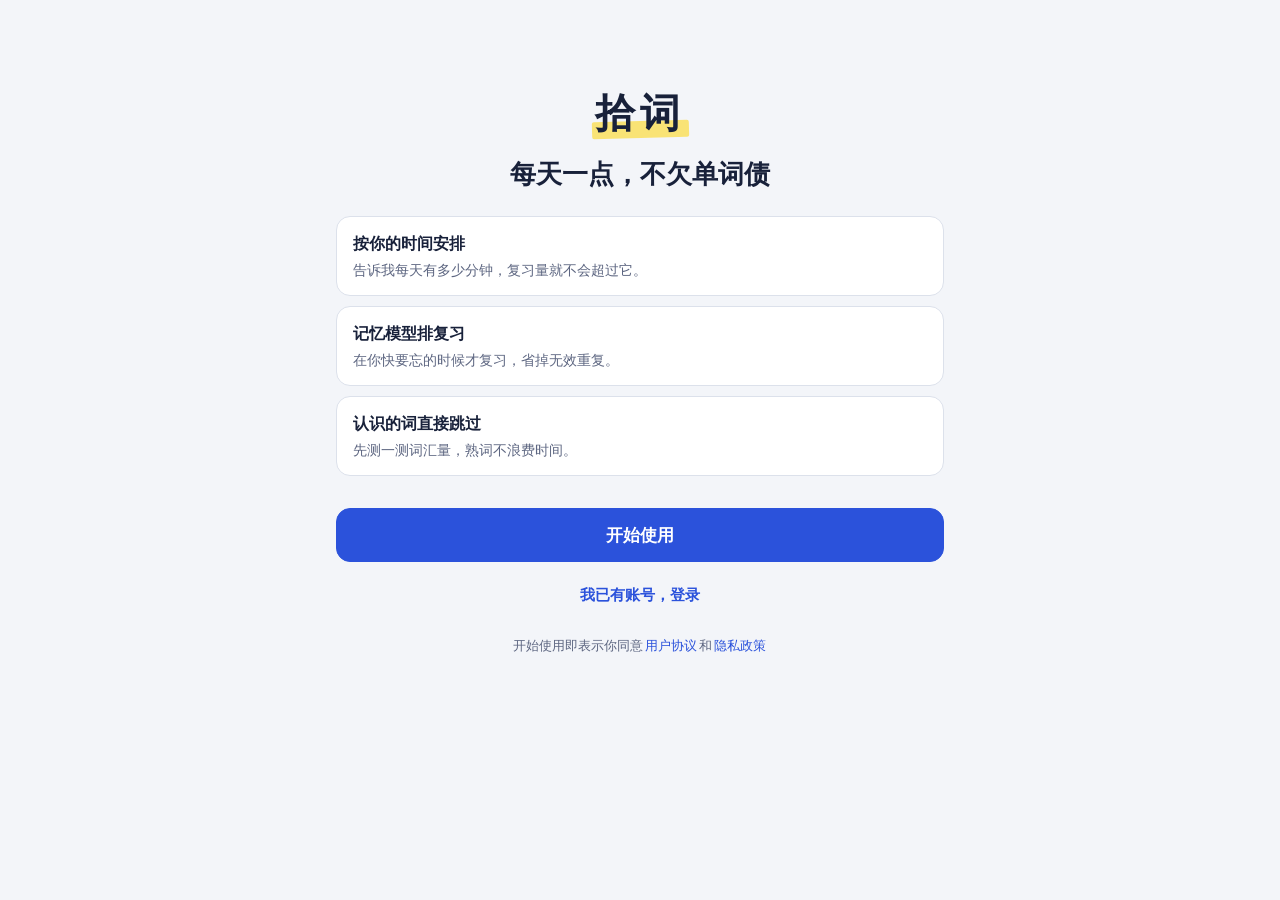
==== web/index.html @ 700606ee "2.0 开发中：重写网页版与 App 外壳 Co-Authored-By: Claude Opus 5.5 <noreply@anthropic.com> Claude-Session: https:" ====
<!doctype html>
<html lang="zh-CN">
<head>
<meta charset="utf-8">
<meta name="viewport" content="width=device-width, initial-scale=1, viewport-fit=cover">
<meta name="shici-app" content="2.0.0">
<title>拾词 · 科学背单词</title>
<meta name="description" content="拾词：按你的时间安排复习，不欠单词债。中考、高考、四六级、考研、雅思、托福词书，记忆法、点读文章、多端同步。">
<meta name="theme-color" content="#F3F5F9" media="(prefers-color-scheme: light)">
<meta name="theme-color" content="#0F131D" media="(prefers-color-scheme: dark)">
<link rel="manifest" href="manifest.webmanifest">
<link rel="icon" href="icons/icon-192.png">
<link rel="apple-touch-icon" href="icons/icon-192.png">
<link rel="stylesheet" href="css/app.css">
<script>
  // 主题在样式加载前确定，避免闪烁
  try { var t = (JSON.parse(localStorage.getItem('shici.v3') || '{}').settings || {}).theme; if (t === 'light' || t === 'dark') document.documentElement.dataset.theme = t; } catch (e) {}
</script>
</head>
<body>
  <main id="view" class="view"></main>
  <nav id="bnav" class="bnav" aria-label="主导航"></nav>
  <div id="backdrop" class="backdrop" hidden></div>
  <section id="sheet" class="sheet" role="dialog" aria-modal="true" hidden></section>
  <div id="toast" class="toast" role="status" aria-live="polite"></div>
  <noscript><p style="padding:24px">拾词需要开启 JavaScript 才能使用。</p></noscript>
  <script type="module" src="js/main.js"></script>
</body>
</html>
---- web/css/app.css ----
/* 拾词 2.0 */
:root {
  --paper: #F3F5F9; --surface: #FFFFFF; --sunk: #E9EDF4; --ink: #18213A; --muted: #5D6681; --line: #DCE1EB;
  --accent: #2B52DB; --accent-ink: #FFFFFF; --accent-soft: #E3E9FC; --mark: rgba(255, 214, 10, .55); --mark-soft: rgba(255, 214, 10, .22);
  --again: #C9372E; --hard: #B57405; --good: #17834C; --easy: #2B52DB; --warn-bg: #FFF4E0; --warn-ink: #7A4A00;
  --font-head: "Iowan Old Style", "Palatino Linotype", Palatino, Georgia, "Songti SC", "Noto Serif SC", "Source Han Serif SC", serif;
  --font-ui: -apple-system, BlinkMacSystemFont, "PingFang SC", "Hiragino Sans GB", "Microsoft YaHei", "Noto Sans SC", "Source Han Sans SC", Roboto, system-ui, sans-serif;
  --font-mono: ui-monospace, "SF Mono", Menlo, Consolas, "Roboto Mono", monospace;
  --font-ipa: "Charis SIL", "Doulos SIL", "Lucida Sans Unicode", "Arial Unicode MS", "Segoe UI", Roboto, sans-serif;
  --r: 14px; --r-sm: 10px; --shadow: 0 1px 2px rgba(24, 33, 58, .06), 0 4px 16px rgba(24, 33, 58, .05);
  --nav-h: 60px; --safe-b: env(safe-area-inset-bottom, 0px); --safe-t: env(safe-area-inset-top, 0px);
  color-scheme: light;
}
@media (prefers-color-scheme: dark) {
  :root:not([data-theme="light"]) {
    --paper: #0F131D; --surface: #171D2B; --sunk: #1F2738; --ink: #E5E8F1; --muted: #97A0B8; --line: #2A3247;
    --accent: #7E9CFF; --accent-ink: #0D1322; --accent-soft: #222E52; --mark: rgba(230, 190, 20, .32); --mark-soft: rgba(230, 190, 20, .14);
    --again: #FF6E63; --hard: #EDAA3B; --good: #41C783; --easy: #7E9CFF; --warn-bg: #3A2A0E; --warn-ink: #F3C77A;
    --shadow: none; color-scheme: dark;
  }
}
:root[data-theme="dark"] {
  --paper: #0F131D; --surface: #171D2B; --sunk: #1F2738; --ink: #E5E8F1; --muted: #97A0B8; --line: #2A3247;
  --accent: #7E9CFF; --accent-ink: #0D1322; --accent-soft: #222E52; --mark: rgba(230, 190, 20, .32); --mark-soft: rgba(230, 190, 20, .14);
  --again: #FF6E63; --hard: #EDAA3B; --good: #41C783; --easy: #7E9CFF; --warn-bg: #3A2A0E; --warn-ink: #F3C77A;
  --shadow: none; color-scheme: dark;
}

* { box-sizing: border-box; -webkit-tap-highlight-color: transparent; }
html { -webkit-text-size-adjust: 100%; text-size-adjust: 100%; }
body { margin: 0; background: var(--paper); color: var(--ink); font: 16px/1.6 var(--font-ui); min-height: 100vh; min-height: 100dvh; overscroll-behavior-y: none; }
button, input, textarea, select { font: inherit; color: inherit; }
button { cursor: pointer; }
svg { width: 22px; height: 22px; flex: none; }
[hidden] { display: none !important; }
:focus-visible { outline: 2px solid var(--accent); outline-offset: 2px; }
h1, h2, h3 { line-height: 1.3; margin: 0; }
p { margin: .5em 0; }
kbd { display: none; font: 11px var(--font-mono); opacity: .55; margin-left: 4px; border: 1px solid currentColor; border-radius: 4px; padding: 0 4px; }
@media (hover: hover) and (pointer: fine) { kbd { display: inline-block; } }

.view { max-width: 640px; margin: 0 auto; padding: calc(16px + var(--safe-t)) 16px calc(var(--nav-h) + var(--safe-b) + 24px); }
body.focus .view { padding-bottom: 24px; }
.muted { color: var(--muted); }
.small { font-size: 13px; line-height: 1.5; }
.center { text-align: center; }
.mono { font-family: var(--font-mono); }
.row { display: flex; gap: 8px; flex-wrap: wrap; align-items: center; margin-top: 12px; }
.row.between { justify-content: space-between; flex-wrap: nowrap; margin-top: 0; gap: 12px; }
.two, .three { display: grid; gap: 8px; grid-template-columns: 1fr 1fr; }
.three { grid-template-columns: 1fr 1fr 1fr; }
.ptitle { font: 600 24px/1.3 var(--font-head); letter-spacing: .01em; margin: 4px 0 8px; }
.sec { font-size: 14px; color: var(--muted); font-weight: 600; margin: 24px 4px 8px; }
.empty { text-align: center; color: var(--muted); padding: 48px 16px; }
.logo { font: 700 20px var(--font-head); letter-spacing: .12em; display: inline-block; position: relative; z-index: 0; }
.logo::after { content: ""; position: absolute; left: -4%; right: -4%; bottom: .08em; height: .42em; background: var(--mark); z-index: -1; border-radius: 2px; transform: rotate(-1.5deg); }
.logo.big { font-size: 40px; }
.boot { min-height: 70vh; display: flex; flex-direction: column; align-items: center; justify-content: center; gap: 8px; text-align: center; }

/* 卡片、按钮 */
.card { background: var(--surface); border: 1px solid var(--line); border-radius: var(--r); padding: 16px; margin: 12px 0; box-shadow: var(--shadow); }
.card > b:first-child { display: block; margin-bottom: 4px; }
.btn { display: inline-flex; align-items: center; justify-content: center; gap: 6px; min-height: 44px; padding: 8px 16px; border-radius: var(--r-sm);
  border: 1px solid var(--line); background: var(--surface); font-weight: 600; font-size: 15px; text-align: center; line-height: 1.3; transition: transform .08s, background .15s; user-select: none; }
.btn:active { transform: scale(.98); }
.btn:disabled { opacity: .5; pointer-events: none; }
.btn.primary { background: var(--accent); color: var(--accent-ink); border-color: var(--accent); }
.btn.ghost { background: transparent; border-color: transparent; color: var(--accent); }
.btn.danger { color: var(--again); border-color: color-mix(in srgb, var(--again) 40%, var(--line)); }
.btn.big { min-height: 54px; font-size: 17px; width: 100%; border-radius: var(--r); }
.btn.sm { min-height: 36px; padding: 4px 12px; font-size: 14px; }
.btn svg { width: 18px; height: 18px; }
.onb .btn, .today .btn.big, .card > .btn:not(.sm) { width: 100%; }
.card > .btn:not(.sm):not(:last-child) { margin-bottom: 8px; }
.iconbtn { width: 44px; height: 44px; display: inline-grid; place-items: center; border: 0; background: transparent; border-radius: 50%; color: var(--ink); flex: none; }
.iconbtn:active { background: var(--sunk); }
.iconbtn:disabled { opacity: .3; }
.linkbtn { border: 0; background: none; color: var(--accent); padding: 0 2px; font-size: inherit; font-weight: 500; }
.linkbtn.muted { color: var(--muted); }
.chip { display: inline-flex; align-items: center; height: 22px; padding: 0 8px; border-radius: 11px; font-size: 12px; background: var(--sunk); color: var(--muted); white-space: nowrap; font-weight: 500; }
.chip.new, .st-new.chip { background: var(--accent-soft); color: var(--accent); }
.chip.learn, .st-learn.chip { background: var(--warn-bg); color: var(--warn-ink); }
.chip.leech, .st-leech.chip { background: color-mix(in srgb, var(--again) 14%, var(--surface)); color: var(--again); }
.st-done.chip { background: color-mix(in srgb, var(--good) 15%, var(--surface)); color: var(--good); }
.st-rev.chip { background: var(--accent-soft); color: var(--accent); }
.st-known.chip { background: var(--sunk); color: var(--muted); }
.notice { display: block; width: 100%; text-align: left; background: var(--accent-soft); color: var(--ink); border: 0; border-radius: var(--r-sm); padding: 12px 14px; font-size: 14px; line-height: 1.55; margin: 12px 0; }
.notice.warn { background: var(--warn-bg); color: var(--warn-ink); }
.notice.link { font-weight: 600; color: var(--accent); }
.notice .linkbtn { margin-left: 8px; }
.tip { background: var(--warn-bg); color: var(--warn-ink); border-radius: var(--r-sm); padding: 10px 12px; font-size: 14px; margin: 12px 0; }
.msg { min-height: 1.5em; color: var(--again); font-size: 14px; margin-top: 8px; }

/* 进度条 */
.pbar { display: flex; height: 8px; border-radius: 4px; background: var(--sunk); overflow: hidden; margin: 10px 0 6px; }
.pbar.sm { height: 5px; margin: 6px 0 0; }
.pbar i { display: block; height: 100%; }
.pbar i.l { background: var(--accent); }
.pbar i.k { background: color-mix(in srgb, var(--accent) 35%, var(--sunk)); }
.legend { display: flex; gap: 16px; font-size: 12px; color: var(--muted); margin-top: 8px; }
.legend i { display: inline-block; width: 10px; height: 10px; border-radius: 2px; margin-right: 4px; vertical-align: -1px; }
.legend i.l { background: var(--accent); } .legend i.k { background: color-mix(in srgb, var(--accent) 35%, var(--sunk)); }

/* 底部导航 */
.bnav { position: fixed; left: 0; right: 0; bottom: 0; z-index: 20; display: flex; justify-content: center; background: color-mix(in srgb, var(--surface) 92%, transparent);
  backdrop-filter: saturate(1.4) blur(12px); -webkit-backdrop-filter: saturate(1.4) blur(12px); border-top: 1px solid var(--line); padding-bottom: var(--safe-b); }
.bnav button { flex: 1; max-width: 200px; height: var(--nav-h); border: 0; background: none; display: flex; flex-direction: column; align-items: center; justify-content: center; gap: 2px; color: var(--muted); font-size: 12px; font-weight: 500; }
.bnav button[aria-current] { color: var(--accent); }
.bnav button[aria-current] svg { stroke-width: 2.2; }
body.focus .bnav { display: none; }

/* 首页 */
.hello { display: flex; justify-content: space-between; align-items: flex-end; margin-top: 4px; }
.streak { text-align: center; line-height: 1.1; padding: 6px 12px; border-radius: var(--r-sm); background: var(--surface); border: 1px solid var(--line); }
.streak b { display: block; font: 700 22px var(--font-head); }
.streak span { font-size: 11px; color: var(--muted); }
.today { padding: 20px 16px; }
.nums { display: flex; justify-content: space-around; text-align: center; margin: 4px 0 16px; }
.nums b { display: block; font: 600 32px/1.15 var(--font-head); font-variant-numeric: tabular-nums; }
.nums span { font-size: 13px; color: var(--muted); }
.today .muted.small { margin-top: 10px; }
.donebox { text-align: center; padding: 12px 4px; }
.donebox h2 { font: 600 22px var(--font-head); margin-bottom: 8px; }
.donebox h2::before { content: "✓"; display: block; width: 52px; height: 52px; line-height: 52px; margin: 0 auto 12px; border-radius: 50%; background: color-mix(in srgb, var(--good) 16%, var(--surface)); color: var(--good); font: 700 26px/52px var(--font-ui); }
.donebox .btn { margin-top: 8px; }
.bookcard { cursor: pointer; }
.bname { font-size: 17px; }
.tools { display: grid; grid-template-columns: repeat(4, 1fr); gap: 8px; margin: 12px 0; }
.tools button { display: flex; flex-direction: column; align-items: center; gap: 6px; padding: 14px 4px 10px; border-radius: var(--r); border: 1px solid var(--line); background: var(--surface); font-size: 13px; color: var(--ink); }
.tools svg { color: var(--accent); }

/* 复习预测 */
.fc { position: relative; display: flex; gap: 6px; height: 140px; align-items: stretch; margin-top: 12px; }
.fc.wide { gap: 2px; height: 120px; }
.fcb { flex: 1; display: flex; flex-direction: column; align-items: center; min-width: 0; }
.fcb .n { height: 16px; font-size: 11px; color: var(--muted); font-variant-numeric: tabular-nums; }
.fcb .tr { flex: 1; width: 100%; display: flex; align-items: flex-end; justify-content: center; }
.fcb .tr i { display: block; width: 100%; max-width: 28px; min-height: 2px; background: var(--accent); border-radius: 4px 4px 1px 1px; opacity: .85; }
.fc.wide .fcb .tr i { border-radius: 2px 2px 0 0; }
.fcb.over .tr i { background: var(--hard); }
.fcb .d { height: 18px; font-size: 11px; color: var(--muted); white-space: nowrap; }
.capline { position: absolute; left: 0; right: 0; border-top: 1.5px dashed var(--again); opacity: .6; pointer-events: none; }
.heat { display: grid; grid-template-rows: repeat(7, 1fr); grid-auto-flow: column; grid-auto-columns: 1fr; gap: 3px; margin-top: 12px; }
.heat i { aspect-ratio: 1; border-radius: 3px; background: var(--sunk); }
.heat i.h1 { background: color-mix(in srgb, var(--accent) 25%, var(--sunk)); }
.heat i.h2 { background: color-mix(in srgb, var(--accent) 50%, var(--sunk)); }
.heat i.h3 { background: color-mix(in srgb, var(--accent) 75%, var(--sunk)); }
.heat i.h4 { background: var(--accent); }
.tiles { display: grid; grid-template-columns: 1fr 1fr; gap: 8px; margin: 12px 0; }
.tile { background: var(--surface); border: 1px solid var(--line); border-radius: var(--r); padding: 12px 14px; }
.tile span { font-size: 13px; color: var(--muted); display: block; }
.tile b { font: 600 26px/1.2 var(--font-head); font-variant-numeric: tabular-nums; }
.tile small { font: 13px var(--font-ui); color: var(--muted); }
.bprow { display: grid; grid-template-columns: 1fr 90px 40px; gap: 10px; align-items: center; font-size: 14px; padding: 6px 0; }
.bprow .pbar { margin: 0; }
.bprow .small { text-align: right; }

/* 学习过程 */
body:is([data-view="session"],[data-view="placement"],[data-view="screen"]) .view { display: flex; flex-direction: column; height: 100vh; height: 100dvh; padding-bottom: 0; }
.sbar { display: flex; align-items: center; gap: 8px; margin: -8px -8px 4px; flex: none; }
.sprog { flex: 1; height: 6px; border-radius: 3px; background: var(--sunk); overflow: hidden; }
.sprog i { display: block; height: 100%; width: 0; background: var(--accent); transition: width .3s; border-radius: 3px; }
#scount { min-width: 42px; text-align: right; font-variant-numeric: tabular-nums; }
.scard { flex: 1; overflow-y: auto; -webkit-overflow-scrolling: touch; padding: 4px 2px 16px; min-height: 0; }
.actbar { flex: none; padding: 10px 0 calc(12px + var(--safe-b)); background: linear-gradient(to bottom, transparent, var(--paper) 10px); }
.actbar .muted.small { margin: 6px 0 0; }
.actbar > .muted.small:first-child { margin: 0 0 6px; }
.kind { display: flex; gap: 6px; margin: 4px 0 12px; min-height: 22px; }
.front { min-height: 50vh; display: flex; flex-direction: column; justify-content: center; }
.front .whead { justify-content: center; }
.front .wsub { justify-content: center; margin-bottom: 20px; }
.ptest { flex: 1; display: flex; flex-direction: column; justify-content: center; gap: 12px; }
.ptest .hw.big { margin: 24px 0 8px; }
.peek { text-align: center; color: var(--muted); font-size: 14px; }
.peek .mean { text-align: left; margin-top: 8px; }
.grades { display: grid; grid-template-columns: repeat(4, 1fr); gap: 6px; }
.grade { min-height: 60px; border-radius: var(--r-sm); border: 1px solid var(--line); background: var(--surface); display: flex; flex-direction: column; align-items: center; justify-content: center; line-height: 1.25; padding: 4px 2px; }
.grade b { font-size: 15px; }
.grade span { font-size: 12px; color: var(--muted); font-variant-numeric: tabular-nums; }
.grade.g1 b { color: var(--again); } .grade.g2 b { color: var(--hard); } .grade.g3 b { color: var(--good); } .grade.g4 b { color: var(--easy); }
.grade.sug { border-color: currentColor; box-shadow: 0 0 0 2px var(--accent-soft); }
.grade.g3 { background: color-mix(in srgb, var(--good) 8%, var(--surface)); }
.grade:active { transform: scale(.97); }
.spellin { width: 100%; font: 600 24px var(--font-mono); text-align: center; letter-spacing: .08em; padding: 12px; border-radius: var(--r-sm); border: 2px solid var(--line); background: var(--surface); margin-top: 4px; }
.spellin:focus { border-color: var(--accent); outline: 0; }
.blank { display: inline-block; min-width: 4em; border-bottom: 2px solid var(--accent); text-align: center; font-family: var(--font-mono); letter-spacing: .1em; color: var(--accent); }
.spellres { padding: 12px 14px; border-radius: var(--r-sm); margin-bottom: 16px; font-size: 15px; }
.spellres.ok { background: color-mix(in srgb, var(--good) 14%, var(--surface)); color: var(--good); font-weight: 600; }
.spellres.bad { background: color-mix(in srgb, var(--again) 10%, var(--surface)); }
.spellres .y { color: var(--good); } .spellres .x { color: var(--again); text-decoration: underline; }

/* 单词信息 */
.whead { display: flex; align-items: center; gap: 4px; flex-wrap: wrap; }
.hw { font: 600 34px/1.2 var(--font-head); letter-spacing: .005em; word-break: break-word; margin-right: 4px; }
.hw.big { font-size: 44px; }
.hw.sm { font-size: 24px; }
.wsub { display: flex; align-items: center; gap: 6px; flex-wrap: wrap; margin: 4px 0 12px; font-size: 14px; }
.ipa { font-family: var(--font-ipa); color: var(--muted); font-size: 16px; }
.spk, .star { width: 40px; height: 40px; border-radius: 50%; border: 0; background: transparent; color: var(--accent); display: inline-grid; place-items: center; }
.spk:active, .star:active { background: var(--sunk); }
.spk.sm { width: 32px; height: 32px; } .spk.sm svg { width: 18px; height: 18px; }
.star { color: var(--muted); }
.star.on { color: var(--hard); } .star.on svg { fill: currentColor; }
.mean { font-size: 17px; line-height: 1.65; margin: 8px 0 14px; }
.mean.big { font-size: 20px; text-align: center; margin: 16px 0; }
.mean > div + div { margin-top: 2px; }
.pos { display: inline-block; min-width: 2.6em; color: var(--muted); font: italic 14px var(--font-head); margin-right: 4px; }
.mnbox { border-radius: var(--r-sm); background: var(--sunk); padding: 10px 12px; margin: 12px 0; display: grid; gap: 8px; font-size: 15px; line-height: 1.6; }
.mnrow { display: flex; gap: 8px; align-items: baseline; }
.mt { flex: none; font-size: 12px; font-weight: 600; padding: 1px 7px; border-radius: 6px; color: #fff; }
.mt-a { background: #D2552B; } .mt-b { background: #2B52DB; } .mt-c { background: #6A47C2; } .mt-d { background: #138A6E; } .mt-e { background: #77809A; } .mt-f { background: #B57405; }
.ex { display: flex; gap: 4px; align-items: flex-start; font: 17px/1.6 var(--font-head); margin-top: 12px; }
.ex .t { flex: 1; }
.exzh { color: var(--muted); font-size: 14px; margin: 2px 0 12px; }
.facts { display: grid; grid-template-columns: auto 1fr; gap: 4px 12px; font-size: 14px; margin: 12px 0; }
.facts dt { color: var(--muted); } .facts dd { margin: 0; }
.noteedit textarea { width: 100%; min-height: 80px; border-radius: var(--r-sm); border: 1px solid var(--line); background: var(--surface); padding: 10px; resize: vertical; }
.sent { background: var(--sunk); border-radius: var(--r-sm); padding: 10px 12px; margin: 12px 0; font-size: 15px; }

/* 点读 */
.tk { cursor: pointer; border-radius: 3px; padding: 0 1px; margin: 0 -1px; transition: background .15s; }
.tk:hover { background: var(--sunk); }
.tk.hl { background: linear-gradient(transparent 55%, var(--mark) 55%); font-weight: 600; }
.tk.lw { background: linear-gradient(transparent 70%, var(--mark-soft) 70%); }
.tk.ph { text-decoration: underline dotted color-mix(in srgb, var(--accent) 60%, transparent); text-underline-offset: 4px; }
.tk.on { background: var(--accent-soft); outline: 1.5px solid var(--accent); }

/* 底部弹层 */
.backdrop { position: fixed; inset: 0; background: rgba(10, 14, 25, .45); z-index: 40; opacity: 0; transition: opacity .2s; }
.backdrop.on { opacity: 1; }
.sheet { position: fixed; left: 0; right: 0; bottom: 0; z-index: 41; max-width: 640px; margin: 0 auto; max-height: 82vh; overflow-y: auto; overscroll-behavior: contain;
  background: var(--surface); border-radius: 18px 18px 0 0; padding: 8px 18px calc(18px + var(--safe-b)); transform: translateY(100%); transition: transform .22s ease-out; box-shadow: 0 -8px 32px rgba(0, 0, 0, .15); }
.sheet.on { transform: none; }
.grab { width: 40px; height: 4px; border-radius: 2px; background: var(--line); margin: 4px auto 12px; }
.sheet .hw { font-size: 28px; }
.sheet .row { margin-top: 16px; }

/* 提示 */
.toast { position: fixed; left: 50%; bottom: calc(var(--nav-h) + var(--safe-b) + 16px); transform: translate(-50%, 20px); z-index: 60; background: var(--ink); color: var(--paper);
  padding: 10px 16px; border-radius: 20px; font-size: 14px; max-width: calc(100vw - 32px); width: max-content; text-align: center; opacity: 0; pointer-events: none; transition: opacity .2s, transform .2s; }
.toast.on { opacity: 1; transform: translate(-50%, 0); }
body.focus .toast { bottom: calc(110px + var(--safe-b)); }

/* 引导、词书、分段选择 */
.onb { display: flex; flex-direction: column; gap: 12px; padding-top: 6vh; }
.onb > .logo { align-self: center; margin-bottom: 4px; }
.onb h1 { font: 600 26px var(--font-head); text-align: center; }
.vp { list-style: none; padding: 0; margin: 12px 0 20px; display: grid; gap: 10px; }
.vp li { background: var(--surface); border: 1px solid var(--line); border-radius: var(--r); padding: 14px 16px; color: var(--muted); font-size: 14px; }
.vp b { display: block; color: var(--ink); font-size: 16px; margin-bottom: 2px; }
.books { display: grid; gap: 8px; margin-top: 12px; }
.bookbtn { text-align: left; padding: 14px 16px; border-radius: var(--r); border: 1.5px solid var(--line); background: var(--surface); display: flex; flex-direction: column; gap: 2px; }
.bookbtn b { font-size: 17px; }
.bookbtn.on { border-color: var(--accent); box-shadow: 0 0 0 3px var(--accent-soft); }
.seg { display: flex; gap: 6px; margin: 10px 0 12px; }
.seg button { flex: 1 1 0; min-width: 0; min-height: 44px; border-radius: var(--r-sm); border: 1.5px solid var(--line); background: var(--surface); font-weight: 600; font-size: 15px; display: flex; flex-direction: column; align-items: center; justify-content: center; line-height: 1.2; padding: 6px 4px; }
.seg button small { font-size: 11px; font-weight: 400; color: var(--muted); }
.seg button.on { border-color: var(--accent); background: var(--accent-soft); color: var(--accent); }
.seg button.on small { color: inherit; }
.segtabs { display: flex; background: var(--sunk); border-radius: var(--r-sm); padding: 3px; margin: 8px 0; }
.segtabs button { flex: 1; border: 0; background: none; padding: 7px 4px; border-radius: 8px; font-size: 14px; color: var(--muted); }
.segtabs button.on { background: var(--surface); color: var(--ink); font-weight: 600; box-shadow: var(--shadow); }
.stepper { display: flex; align-items: center; justify-content: center; gap: 20px; margin: 12px 0; }
.stepper b { font: 600 28px var(--font-head); min-width: 2.5em; text-align: center; }
.stepper button { width: 52px; height: 44px; border-radius: var(--r-sm); border: 1px solid var(--line); background: var(--surface); font-weight: 600; }

/* 设置 */
.subhead { display: flex; align-items: center; gap: 4px; margin: -6px 0 4px -10px; }
.subhead .ptitle { margin: 0; font-size: 20px; }
.menu { background: var(--surface); border: 1px solid var(--line); border-radius: var(--r); margin: 12px 0; overflow: hidden; }
.mitem { width: 100%; display: flex; align-items: center; gap: 12px; padding: 12px 14px; border: 0; background: none; text-align: left; }
.mitem + .mitem { border-top: 1px solid var(--line); }
.mitem:active { background: var(--sunk); }
.mi { width: 34px; height: 34px; border-radius: 9px; background: var(--accent-soft); color: var(--accent); display: grid; place-items: center; flex: none; }
.mi svg { width: 19px; height: 19px; }
.mtx { flex: 1; min-width: 0; display: flex; flex-direction: column; line-height: 1.35; }
.mtx b { font-weight: 600; font-size: 16px; }
.mtx small { color: var(--muted); font-size: 13px; overflow: hidden; text-overflow: ellipsis; white-space: nowrap; }
.chev { color: var(--muted); font-size: 20px; }
.form label { display: block; font-size: 14px; color: var(--muted); margin: 12px 0 4px; }
.form input, input.search { display: block; width: 100%; margin-top: 4px; padding: 12px 14px; font-size: 16px; border-radius: var(--r-sm); border: 1px solid var(--line); background: var(--paper); color: var(--ink); }
.form input:focus, input.search:focus { outline: 0; border-color: var(--accent); }
.form .two { margin-top: 16px; }
.toggles { padding: 4px 16px; }
.tg { display: flex; align-items: center; gap: 12px; padding: 12px 0; cursor: pointer; }
.tg + .tg { border-top: 1px solid var(--line); }
.tg > span { flex: 1; display: flex; flex-direction: column; }
.tg small { color: var(--muted); font-size: 13px; }
.tg input[type="checkbox"] { appearance: none; -webkit-appearance: none; width: 48px; height: 28px; border-radius: 14px; background: var(--line); position: relative; flex: none; transition: background .2s; cursor: pointer; margin: 0; }
.tg input[type="checkbox"]::after { content: ""; position: absolute; top: 3px; left: 3px; width: 22px; height: 22px; border-radius: 50%; background: #fff; transition: transform .2s; box-shadow: 0 1px 3px rgba(0, 0, 0, .25); }
.tg input[type="checkbox"]:checked { background: var(--accent); }
.tg input[type="checkbox"]:checked::after { transform: translateX(20px); }
.tg input[type="time"] { border: 1px solid var(--line); border-radius: var(--r-sm); padding: 6px 10px; background: var(--paper); }
.doc h2 { font: 600 20px var(--font-head); margin-bottom: 4px; }
.doc h3 { font-size: 16px; margin: 18px 0 4px; }
.doc ul { padding-left: 20px; margin: 6px 0; }
.doc li { margin: 4px 0; }
.doc, .card ul.small { font-size: 15px; }
.card ul.small { padding-left: 18px; }

/* 列表、查词 */
input.search { margin: 8px 0 12px; }
.list { display: flex; flex-direction: column; background: var(--surface); border: 1px solid var(--line); border-radius: var(--r); overflow: hidden; }
.list:empty { display: none; }
.list .empty { padding: 32px 16px; }
.item { display: grid; grid-template-columns: minmax(0, auto) 1fr auto; gap: 10px; align-items: center; padding: 12px 14px; border: 0; background: none; text-align: left; }
.item + .item { border-top: 1px solid var(--line); }
.item:active { background: var(--sunk); }
.item .w { font: 600 17px var(--font-head); white-space: nowrap; }
.item .w small { font: 13px var(--font-ipa); color: var(--muted); margin-left: 6px; font-weight: 400; }
.item .m { color: var(--muted); font-size: 14px; overflow: hidden; text-overflow: ellipsis; white-space: nowrap; }
.item .meta { display: flex; flex-direction: column; align-items: flex-end; gap: 2px; }

/* 推文 */
.post { cursor: pointer; }
.ptl { font: 600 19px/1.35 var(--font-head); display: block; margin: 4px 0 2px; }
.ptl.it { font-style: italic; }
.hook { font-size: 15px; color: var(--muted); margin: 8px 0 4px; }
.hook.en { font-family: var(--font-head); }
.reader { margin-top: 8px; }
.atitle { font: 600 26px/1.3 var(--font-head); margin: 4px 0; }
.para { margin: 18px 0; }
.story { font: 18px/1.85 var(--font-head); margin: 0; hyphens: auto; }
.ptools { display: flex; gap: 4px; margin-top: 4px; }
.storyzh { color: var(--muted); font-size: 15px; line-height: 1.7; background: var(--sunk); border-radius: var(--r-sm); padding: 10px 12px; margin-top: 6px; }
.wchips { display: flex; flex-wrap: wrap; gap: 6px; }
.wchip { border: 1px solid var(--line); background: var(--surface); border-radius: 16px; padding: 4px 12px; font: 15px var(--font-head); }
.wchip.st-new { border-style: dashed; }
.wchip.st-done, .wchip.st-rev, .wchip.st-learn { background: var(--mark-soft); }

@media (min-width: 720px) {
  .view { padding-top: 32px; }
  .tools button { flex-direction: row; justify-content: center; font-size: 14px; padding: 12px; }
  .sheet { border-radius: 18px; bottom: 24px; max-height: 76vh; }
}
@media (max-width: 360px) {
  .hw.big { font-size: 36px; }
  .tools { grid-template-columns: repeat(2, 1fr); }
  .three { grid-template-columns: 1fr; }
}
@media (prefers-reduced-motion: reduce) { * { transition: none !important; } }
.btn { white-space: nowrap; }
.three .btn { padding: 8px 6px; }
@media (max-width: 480px) { .three kbd, .grades kbd { display: none; } }
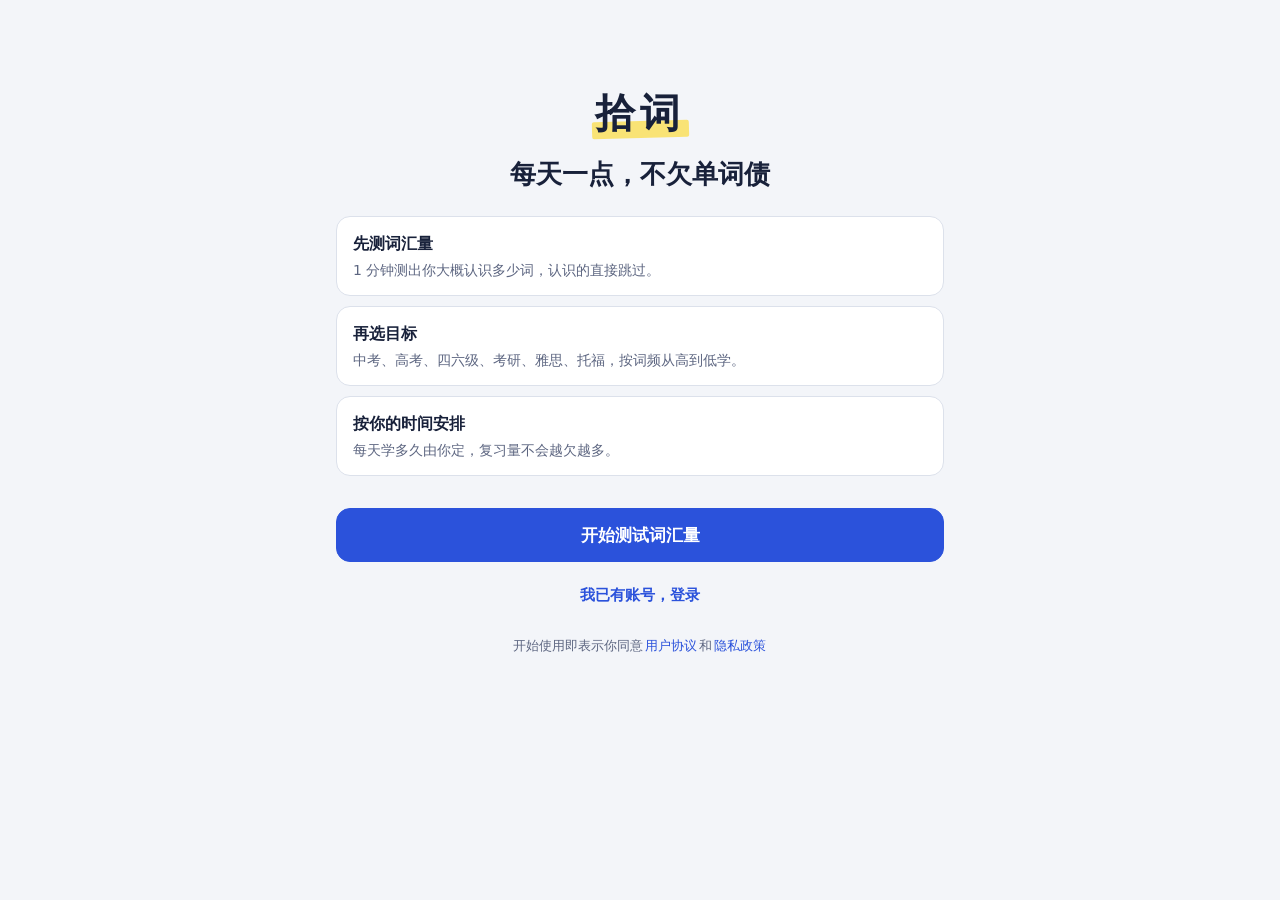
==== commit b3eeac98: "拾词 2.1.0：新词三选项、先测词汇量再选目标、进度栏、真题阅读 - 新词只有三个选项：认识 / 模糊 / 不认识 - 新用户先做词汇量测试（和词书无关，按全部考试词汇词频分档），再按推荐选目标和每" ====
--- a/web/index.html
+++ b/web/index.html
@@ -3,7 +3,7 @@
 <head>
 <meta charset="utf-8">
 <meta name="viewport" content="width=device-width, initial-scale=1, viewport-fit=cover">
-<meta name="shici-app" content="2.0.0">
+<meta name="shici-app" content="2.1.0">
 <title>拾词 · 科学背单词</title>
 <meta name="description" content="拾词：按你的时间安排复习，不欠单词债。中考、高考、四六级、考研、雅思、托福词书，记忆法、点读文章、多端同步。">
 <meta name="theme-color" content="#F3F5F9" media="(prefers-color-scheme: light)">
--- a/web/css/app.css
+++ b/web/css/app.css
@@ -342,3 +342,49 @@
 .btn { white-space: nowrap; }
 .three .btn { padding: 8px 6px; }
 @media (max-width: 480px) { .three kbd, .grades kbd { display: none; } }
+
+/* 2.1：新词三选项、进度、真题 */
+.stack3 { display: grid; gap: 8px; }
+.stack3 .btn.big { min-height: 50px; }
+.bnav button { font-size: 11px; }
+.goalline { display: grid; grid-template-columns: auto 1fr auto; gap: 12px; align-items: center; width: 100%; padding: 12px 14px; margin: 12px 0; border-radius: var(--r); border: 1px solid var(--line); background: var(--surface); font-size: 14px; text-align: left; }
+.goalline .pbar { margin: 0; }
+.goal { display: flex; gap: 18px; align-items: center; cursor: pointer; }
+.ring { position: relative; width: 120px; height: 120px; flex: none; }
+.ring svg { width: 120px; height: 120px; transform: rotate(-90deg); }
+.ring circle { fill: none; stroke-width: 12; stroke-linecap: round; }
+.ring .rbg { stroke: var(--sunk); }
+.ring .rk { stroke: color-mix(in srgb, var(--accent) 35%, var(--sunk)); }
+.ring .rl { stroke: var(--accent); }
+.rtx { position: absolute; inset: 0; display: flex; flex-direction: column; align-items: center; justify-content: center; line-height: 1.1; }
+.rtx b { font: 600 30px var(--font-head); }
+.rtx b small { font-size: 15px; }
+.rtx span { font-size: 12px; color: var(--muted); margin-top: 2px; }
+.gside { flex: 1; min-width: 0; }
+.gnum { display: grid; grid-template-columns: auto 1fr auto 1fr; gap: 2px 8px; margin: 8px 0 0; font-size: 14px; }
+.gnum dt { color: var(--muted); } .gnum dd { margin: 0; font-weight: 600; font-variant-numeric: tabular-nums; }
+.bprow.cur span:first-child { font-weight: 600; color: var(--accent); }
+.bignum { font: 600 64px/1.1 var(--font-head); text-align: center; color: var(--accent); margin: 4px 0; }
+.chips { display: flex; gap: 6px; overflow-x: auto; padding: 2px 0 8px; margin: 0 -16px; padding-left: 16px; padding-right: 16px; scrollbar-width: none; }
+.chips::-webkit-scrollbar { display: none; }
+.chips button { flex: none; height: 34px; padding: 0 14px; border-radius: 17px; border: 1px solid var(--line); background: var(--surface); font-size: 14px; }
+.chips button.on { background: var(--accent); border-color: var(--accent); color: var(--accent-ink); font-weight: 600; }
+.post.exam, .post.imp { display: flex; flex-direction: column; gap: 2px; width: 100%; text-align: left; font: inherit; color: inherit; }
+.post.imp { border-style: dashed; box-shadow: none; }
+.post.imp b { color: var(--accent); }
+.form textarea { display: block; width: 100%; margin-top: 4px; padding: 12px 14px; font: 16px/1.6 var(--font-head); border-radius: var(--r-sm); border: 1px solid var(--line); background: var(--paper); color: var(--ink); resize: vertical; }
+.form textarea:focus { outline: 0; border-color: var(--accent); }
+.q .qq { margin: 0 0 10px; font-size: 16px; line-height: 1.6; }
+.opt { display: flex; gap: 10px; align-items: flex-start; width: 100%; text-align: left; padding: 10px 12px; margin: 6px 0; border-radius: var(--r-sm); border: 1.5px solid var(--line); background: var(--surface); font-size: 15px; line-height: 1.5; }
+.opt .ol { flex: none; width: 24px; height: 24px; border-radius: 50%; display: grid; place-items: center; background: var(--sunk); font-weight: 600; font-size: 13px; }
+.opt.on { border-color: var(--accent); background: var(--accent-soft); }
+.opt.on .ol { background: var(--accent); color: var(--accent-ink); }
+.opt.ok { border-color: var(--good); background: color-mix(in srgb, var(--good) 12%, var(--surface)); }
+.opt.ok .ol { background: var(--good); color: #fff; }
+.opt.bad { border-color: var(--again); background: color-mix(in srgb, var(--again) 10%, var(--surface)); }
+.opt.bad .ol { background: var(--again); color: #fff; }
+.qs.done .opt { pointer-events: none; }
+.why { margin-top: 10px; padding: 10px 12px; border-radius: var(--r-sm); background: var(--sunk); font-size: 14px; line-height: 1.6; }
+.q.right .why b { color: var(--good); } .q.wrong .why b { color: var(--again); }
+.stickgo { position: sticky; bottom: 0; padding: 10px 0 calc(12px + var(--safe-b)); background: linear-gradient(to bottom, transparent, var(--paper) 14px); margin-top: 8px; }
+.goalline > span:first-child { white-space: nowrap; }
